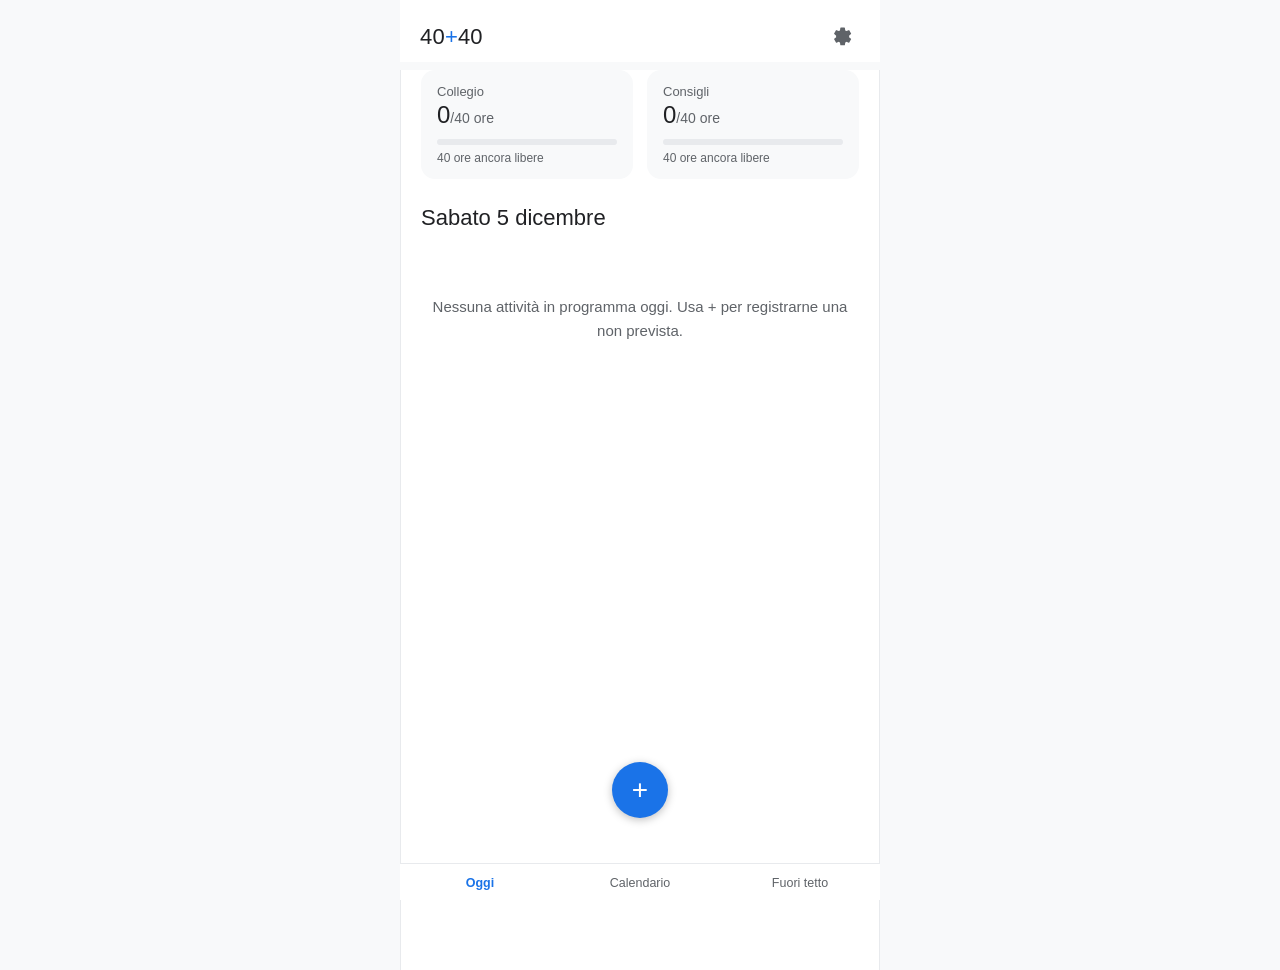
==== index.html @ d856c85e "update 1" ====
<!DOCTYPE html>
<html lang="it">
<head>
<meta charset="UTF-8">
<meta name="viewport" content="width=device-width, initial-scale=1, viewport-fit=cover">
<title>40+40</title>
<meta name="description" content="Conto ore attività collegiali (40+40) - a.s. 2026/2027">
<meta name="theme-color" content="#ffffff">
<link rel="manifest" href="./manifest.json">
<link rel="apple-touch-icon" href="./icons/icon-192.png">
<meta name="apple-mobile-web-app-capable" content="yes">
<meta name="apple-mobile-web-app-status-bar-style" content="default">
<meta name="apple-mobile-web-app-title" content="40+40">
<link rel="icon" href="./icons/icon-192.png">
<link rel="stylesheet" href="./style.css">
</head>
<body>

<header class="topbar">
  <div class="topbar-title">40<span class="plus">+</span>40</div>
  <button class="icon-btn" id="btn-settings" aria-label="Impostazioni" title="Impostazioni">
    <svg viewBox="0 0 24 24" width="22" height="22"><path d="M12 8a4 4 0 100 8 4 4 0 000-8zm8.94 4a7.4 7.4 0 00-.15-1.5l2.1-1.65a.5.5 0 00.12-.64l-2-3.46a.5.5 0 00-.6-.22l-2.48 1a7.5 7.5 0 00-1.3-.75l-.37-2.63a.5.5 0 00-.5-.42h-4a.5.5 0 00-.5.42l-.37 2.63c-.47.2-.9.45-1.3.75l-2.48-1a.5.5 0 00-.6.22l-2 3.46a.5.5 0 00.12.64l2.1 1.65c-.06.3-.1.6-.1.9s.04.6.1.9l-2.1 1.65a.5.5 0 00-.12.64l2 3.46a.5.5 0 00.6.22l2.48-1c.4.3.83.55 1.3.75l.37 2.63a.5.5 0 00.5.42h4a.5.5 0 00.5-.42l.37-2.63c.47-.2.9-.45 1.3-.75l2.48 1a.5.5 0 00.6-.22l2-3.46a.5.5 0 00-.12-.64l-2.1-1.65c.1-.3.15-.6.15-.9z" fill="currentColor"/></svg>
  </button>
</header>

<main id="view-oggi" class="view">
  <section class="counters">
    <div class="counter">
      <div class="counter-label">Collegio</div>
      <div class="counter-value"><span id="c-collegio-fatte">0</span><span class="counter-target">/<span id="c-collegio-target">40</span> ore</span></div>
      <div class="progress">
        <div class="progress-seg progress-blue" id="bar-collegio-blue"></div>
        <div class="progress-seg progress-red" id="bar-collegio-red"></div>
      </div>
      <div class="counter-sub" id="sub-collegio"></div>
    </div>
    <div class="counter">
      <div class="counter-label">Consigli</div>
      <div class="counter-value"><span id="c-consigli-fatte">0</span><span class="counter-target">/<span id="c-consigli-target">40</span> ore</span></div>
      <div class="progress">
        <div class="progress-seg progress-blue" id="bar-consigli-blue"></div>
        <div class="progress-seg progress-red" id="bar-consigli-red"></div>
      </div>
      <div class="counter-sub" id="sub-consigli"></div>
    </div>
  </section>

  <section class="oggi-section">
    <h1 id="oggi-data">Oggi</h1>
    <div id="oggi-lista" class="lista"></div>
  </section>
</main>

<main id="view-calendario" class="view hidden">
  <div class="view-header">
    <h1>Calendario</h1>
  </div>
  <div class="filters">
    <select id="filtro-mese"></select>
    <select id="filtro-stato">
      <option value="tutte">Tutte</option>
      <option value="da-fare">Da fare</option>
      <option value="fatte">Fatte</option>
    </select>
  </div>
  <div id="calendario-lista" class="lista"></div>
</main>

<main id="view-altro" class="view hidden">
  <div class="view-header">
    <h1>Fuori tetto 40+40</h1>
  </div>
  <p class="hint">Scrutini, esami, ricevimenti e altre attività funzionali: le registri per tua memoria, ma non riducono le ore ancora libere nei due tetti.</p>
  <div id="altro-lista" class="lista"></div>
</main>

<main id="view-impostazioni" class="view hidden">
  <div class="view-header">
    <button class="back-btn" data-back>‹</button>
    <h1>Impostazioni</h1>
  </div>

  <section class="settings-block">
    <h2>Tetti annuali</h2>
    <label class="field">Ore Collegio <input type="number" id="input-target-collegio" min="0" step="0.5"></label>
    <label class="field">Ore Consigli <input type="number" id="input-target-consigli" min="0" step="0.5"></label>
  </section>

  <section class="settings-block">
    <h2>Le mie classi</h2>
    <p class="hint">Se indichi le tue classi, in Calendario nascondo Consigli e Scrutini che non ti riguardano. Lascia vuoto per vederle tutte.</p>
    <input type="text" id="input-mie-classi" placeholder="es. 2A, 3C, 3F">
  </section>

  <section class="settings-block">
    <h2>Backup</h2>
    <p class="hint">I dati restano solo su questo telefono. Esporta un backup ogni tanto per non perderli.</p>
    <button class="btn-secondary" id="btn-export">Esporta backup</button>
    <button class="btn-secondary" id="btn-import">Importa backup</button>
    <input type="file" id="input-import" accept="application/json" class="hidden">
  </section>

  <section class="settings-block">
    <h2>Zona pericolosa</h2>
    <p class="hint">Utile dopo aver fatto delle prove: cancella tutte le presenze e le attività aggiunte, il calendario del Piano Annuale resta. Non si può annullare — esporta prima un backup se vuoi conservare qualcosa.</p>
    <button class="btn-secondary btn-danger" id="btn-reset">Azzera tutti i dati</button>
  </section>

  <section class="settings-block">
    <h2>Informazioni</h2>
    <p class="hint" id="info-piano"></p>
  </section>
</main>

<button class="fab" id="btn-add" aria-label="Aggiungi attività" title="Aggiungi attività">+</button>

<nav class="tabbar" id="tabbar">
  <button class="tab active" data-view="oggi">Oggi</button>
  <button class="tab" data-view="calendario">Calendario</button>
  <button class="tab" data-view="altro">Fuori tetto</button>
</nav>

<div id="sheet-backdrop" class="sheet-backdrop hidden"></div>
<div id="sheet" class="sheet hidden">
  <div id="sheet-content"></div>
</div>

<script src="./app.js"></script>
</body>
</html>
---- style.css ----
:root{
  --blue:#1a73e8;
  --green:#188038;
  --amber:#e37400;
  --red:#c5221f;
  --text:#202124;
  --text-light:#5f6368;
  --border:#e8eaed;
  --bg-soft:#f8f9fa;
  --white:#ffffff;
  font-size:16px;
}

*{box-sizing:border-box;}

html,body{
  margin:0;
  padding:0;
  background:var(--white);
  color:var(--text);
  font-family:"Segoe UI",Roboto,-apple-system,BlinkMacSystemFont,Arial,sans-serif;
  -webkit-tap-highlight-color:transparent;
}

.hidden{display:none !important;}

/* ---------- Top bar ---------- */
.topbar{
  display:flex;
  align-items:center;
  justify-content:space-between;
  padding:18px 20px 6px;
  max-width:480px;
  margin:0 auto;
}
.topbar-title{
  font-size:22px;
  font-weight:500;
  letter-spacing:.2px;
}
.topbar-title .plus{color:var(--blue);}
.icon-btn{
  background:none;
  border:none;
  color:var(--text-light);
  padding:8px;
  border-radius:50%;
  display:flex;
  cursor:pointer;
}
.icon-btn:hover{background:var(--bg-soft);}

/* ---------- Layout ---------- */
.view{
  max-width:480px;
  margin:0 auto;
  padding:0 20px 150px;
  min-height:100vh;
  position:relative;
}
.view-header{
  display:flex;
  align-items:center;
  gap:8px;
  padding:18px 0 6px;
}
.view-header h1{font-size:20px;font-weight:500;margin:0;}
.back-btn{
  background:none;border:none;font-size:26px;color:var(--text);
  cursor:pointer;padding:0 6px 4px;line-height:1;
}

h1{font-size:22px;font-weight:400;margin:8px 0 14px;color:var(--text);}
h2{font-size:14px;font-weight:600;color:var(--text-light);text-transform:uppercase;letter-spacing:.04em;margin:0 0 10px;}

.hint{color:var(--text-light);font-size:13.5px;line-height:1.5;margin:0 0 14px;}

/* ---------- Counters ---------- */
.counters{
  display:flex;
  gap:14px;
  margin-top:8px;
}
.counter{
  flex:1;
  background:var(--bg-soft);
  border-radius:14px;
  padding:14px 16px;
}
.counter-label{font-size:13px;color:var(--text-light);font-weight:500;}
.counter-value{font-size:24px;font-weight:500;margin-top:2px;}
.counter-target{font-size:14px;color:var(--text-light);font-weight:400;}
.progress{
  height:6px;background:var(--border);border-radius:4px;overflow:hidden;margin-top:10px;
  display:flex;
}
.progress-seg{height:100%;width:0%;transition:width .3s;}
.progress-blue{background:var(--blue);}
.progress-blue.full{background:var(--green);}
.progress-red{background:var(--red);}
.counter-sub{font-size:12px;color:var(--text-light);margin-top:6px;min-height:14px;}
.counter-sub.over{color:var(--red);font-weight:500;}

/* ---------- Oggi ---------- */
.oggi-section{margin-top:26px;}

.lista{display:flex;flex-direction:column;gap:10px;}

.card{
  border:1px solid var(--border);
  border-radius:14px;
  padding:14px 16px;
  display:flex;
  flex-direction:column;
  gap:6px;
}
.card.done{background:var(--bg-soft);border-color:var(--bg-soft);}
.card-top{display:flex;justify-content:space-between;align-items:flex-start;gap:10px;}
.card-title{font-size:15.5px;font-weight:500;line-height:1.3;}
.card-meta{font-size:12.5px;color:var(--text-light);margin-top:2px;}
.tag{
  font-size:11px;
  font-weight:600;
  padding:3px 8px;
  border-radius:20px;
  white-space:nowrap;
  text-transform:uppercase;
  letter-spacing:.03em;
}
.tag-collegio{background:#e8f0fe;color:var(--blue);}
.tag-consigli{background:#e6f4ea;color:var(--green);}
.tag-altro{background:#f1f3f4;color:var(--text-light);}
.card-actions{display:flex;gap:8px;margin-top:6px;align-items:center;}

.btn{
  border:none;
  border-radius:24px;
  padding:9px 18px;
  font-size:14px;
  font-weight:500;
  cursor:pointer;
}
.btn-primary{background:var(--blue);color:#fff;}
.btn-primary:active{background:#1558b0;}
.btn-done{background:var(--green);color:#fff;}
.btn-progress{background:var(--amber);color:#fff;}
.btn-ghost{background:none;color:var(--text-light);border:1px solid var(--border);}
.btn-secondary{
  background:var(--bg-soft);
  color:var(--text);
  border:none;
  border-radius:24px;
  padding:10px 18px;
  font-size:14px;
  cursor:pointer;
  margin:0 8px 8px 0;
}
.btn-danger{color:var(--red);}
.in-corso-badge{font-size:12.5px;color:var(--amber);font-weight:500;}

.ore-input{
  width:56px;
  padding:6px 8px;
  border:1px solid var(--border);
  border-radius:8px;
  font-size:14px;
  text-align:center;
}

.empty-state{
  text-align:center;
  color:var(--text-light);
  padding:50px 10px;
  font-size:15px;
  line-height:1.6;
}

/* ---------- Floating add button ---------- */
.fab{
  position:fixed;
  right:24px;
  bottom:82px;
  width:56px;height:56px;
  border-radius:50%;
  background:var(--blue);
  color:#fff;
  font-size:28px;
  border:none;
  box-shadow:0 2px 8px rgba(0,0,0,.25);
  cursor:pointer;
  z-index:20;
  max-width:calc(480px - 24px);
}

/* ---------- Tab bar ---------- */
.tabbar{
  position:fixed;
  bottom:0;left:0;right:0;
  background:#fff;
  border-top:1px solid var(--border);
  display:flex;
  max-width:480px;
  margin:0 auto;
  z-index:10;
}
.tab{
  flex:1;
  background:none;
  border:none;
  padding:12px 4px 10px;
  font-size:12.5px;
  color:var(--text-light);
  cursor:pointer;
}
.tab.active{color:var(--blue);font-weight:600;}

/* ---------- Filters / settings ---------- */
.filters{display:flex;gap:10px;margin-bottom:14px;}
.filters select{
  flex:1;
  padding:9px 10px;
  border-radius:10px;
  border:1px solid var(--border);
  background:#fff;
  font-size:13.5px;
  color:var(--text);
}

.month-heading{
  font-size:13px;
  font-weight:600;
  color:var(--text-light);
  text-transform:uppercase;
  letter-spacing:.05em;
  margin:18px 0 8px;
}
.month-heading:first-child{margin-top:0;}

.settings-block{
  margin-bottom:26px;
  padding-bottom:22px;
  border-bottom:1px solid var(--border);
}
.settings-block:last-child{border-bottom:none;}
.field{
  display:flex;
  justify-content:space-between;
  align-items:center;
  font-size:14.5px;
  margin-bottom:10px;
  gap:12px;
}
.field input[type=number]{
  width:80px;
  padding:8px 10px;
  border:1px solid var(--border);
  border-radius:8px;
  font-size:14.5px;
  text-align:center;
}
#input-mie-classi{
  width:100%;
  padding:10px 12px;
  border:1px solid var(--border);
  border-radius:10px;
  font-size:14.5px;
}

/* ---------- Bottom sheet ---------- */
.sheet-backdrop{
  position:fixed;inset:0;background:rgba(0,0,0,.35);z-index:30;
}
.sheet{
  position:fixed;
  left:0;right:0;bottom:0;
  max-width:480px;
  margin:0 auto;
  background:#fff;
  border-radius:20px 20px 0 0;
  padding:22px 20px calc(24px + env(safe-area-inset-bottom));
  z-index:31;
  max-height:82vh;
  overflow-y:auto;
  box-shadow:0 -4px 24px rgba(0,0,0,.18);
}
.sheet h2{font-size:17px;color:var(--text);text-transform:none;letter-spacing:0;margin-bottom:14px;}
.sheet label{display:block;font-size:13px;color:var(--text-light);margin:14px 0 6px;}
.sheet input[type=text],.sheet input[type=date],.sheet input[type=number],.sheet select{
  width:100%;
  padding:11px 12px;
  border:1px solid var(--border);
  border-radius:10px;
  font-size:15px;
}
.sheet-actions{display:flex;gap:10px;margin-top:22px;}
.sheet-actions .btn{flex:1;}

@media (min-width:520px){
  body{background:var(--bg-soft);}
  .topbar,.view{background:var(--white);}
  .view{border-left:1px solid var(--border);border-right:1px solid var(--border);}
  .tabbar,.fab{left:50%;transform:translateX(-50%);right:auto;width:100%;max-width:480px;}
  .fab{width:56px;right:calc(50% - 240px + 24px);}
}

/* ---------- Dark mode ---------- */
@media (prefers-color-scheme: dark){
  :root{
    --text:#e8eaed;
    --text-light:#9aa0a6;
    --border:#3c4043;
    --bg-soft:#292a2d;
    --white:#202124;
    --red:#f28b82;
    --amber:#fdd663;
  }
  body{background:var(--white);}
  .tag-collegio{background:#1a3554;color:#8ab4f8;}
  .tag-consigli{background:#1e3a29;color:#81c995;}
  .tag-altro{background:#3c4043;color:#dadce0;}
  .sheet{background:#292a2d;}
  .tabbar{background:#202124;}
}
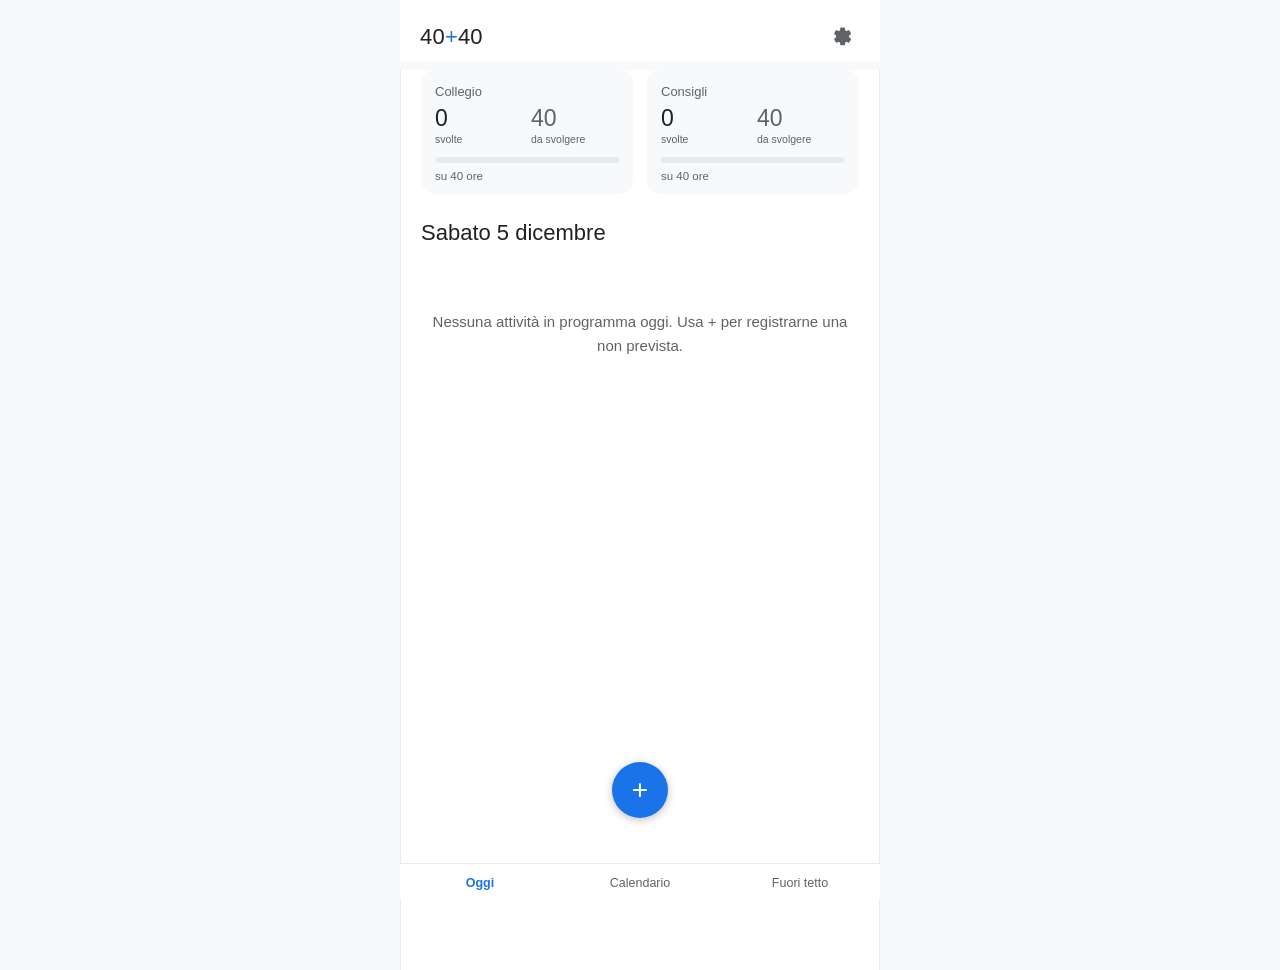
==== commit 112aeebc: "update 2" ====
--- a/index.html
+++ b/index.html
@@ -27,21 +27,39 @@
   <section class="counters">
     <div class="counter">
       <div class="counter-label">Collegio</div>
-      <div class="counter-value"><span id="c-collegio-fatte">0</span><span class="counter-target">/<span id="c-collegio-target">40</span> ore</span></div>
+      <div class="counter-split">
+        <div class="cs">
+          <div class="cs-num" id="c-collegio-fatte">0</div>
+          <div class="cs-lab">svolte</div>
+        </div>
+        <div class="cs">
+          <div class="cs-num cs-rest" id="c-collegio-restanti">40</div>
+          <div class="cs-lab" id="lab-collegio-restanti">da svolgere</div>
+        </div>
+      </div>
       <div class="progress">
         <div class="progress-seg progress-blue" id="bar-collegio-blue"></div>
         <div class="progress-seg progress-red" id="bar-collegio-red"></div>
       </div>
-      <div class="counter-sub" id="sub-collegio"></div>
+      <div class="counter-total">su <span id="c-collegio-target">40</span> ore</div>
     </div>
     <div class="counter">
       <div class="counter-label">Consigli</div>
-      <div class="counter-value"><span id="c-consigli-fatte">0</span><span class="counter-target">/<span id="c-consigli-target">40</span> ore</span></div>
+      <div class="counter-split">
+        <div class="cs">
+          <div class="cs-num" id="c-consigli-fatte">0</div>
+          <div class="cs-lab">svolte</div>
+        </div>
+        <div class="cs">
+          <div class="cs-num cs-rest" id="c-consigli-restanti">40</div>
+          <div class="cs-lab" id="lab-consigli-restanti">da svolgere</div>
+        </div>
+      </div>
       <div class="progress">
         <div class="progress-seg progress-blue" id="bar-consigli-blue"></div>
         <div class="progress-seg progress-red" id="bar-consigli-red"></div>
       </div>
-      <div class="counter-sub" id="sub-consigli"></div>
+      <div class="counter-total">su <span id="c-consigli-target">40</span> ore</div>
     </div>
   </section>
 
@@ -61,6 +79,7 @@
       <option value="tutte">Tutte</option>
       <option value="da-fare">Da fare</option>
       <option value="fatte">Fatte</option>
+      <option value="nascoste">Nascoste</option>
     </select>
   </div>
   <div id="calendario-lista" class="lista"></div>
--- a/style.css
+++ b/style.css
@@ -83,13 +83,18 @@
 }
 .counter{
   flex:1;
+  min-width:0;
   background:var(--bg-soft);
   border-radius:14px;
-  padding:14px 16px;
+  padding:14px 14px 12px;
 }
 .counter-label{font-size:13px;color:var(--text-light);font-weight:500;}
-.counter-value{font-size:24px;font-weight:500;margin-top:2px;}
-.counter-target{font-size:14px;color:var(--text-light);font-weight:400;}
+.counter-split{display:flex;gap:8px;margin-top:6px;}
+.cs{flex:1;min-width:0;}
+.cs-num{font-size:23px;font-weight:500;line-height:1.15;}
+.cs-num.cs-rest{color:var(--text-light);}
+.cs-num.over{color:var(--red);}
+.cs-lab{font-size:10.5px;line-height:1.25;color:var(--text-light);margin-top:2px;}
 .progress{
   height:6px;background:var(--border);border-radius:4px;overflow:hidden;margin-top:10px;
   display:flex;
@@ -98,8 +103,7 @@
 .progress-blue{background:var(--blue);}
 .progress-blue.full{background:var(--green);}
 .progress-red{background:var(--red);}
-.counter-sub{font-size:12px;color:var(--text-light);margin-top:6px;min-height:14px;}
-.counter-sub.over{color:var(--red);font-weight:500;}
+.counter-total{font-size:11.5px;color:var(--text-light);margin-top:7px;}
 
 /* ---------- Oggi ---------- */
 .oggi-section{margin-top:26px;}
@@ -130,7 +134,9 @@
 .tag-collegio{background:#e8f0fe;color:var(--blue);}
 .tag-consigli{background:#e6f4ea;color:var(--green);}
 .tag-altro{background:#f1f3f4;color:var(--text-light);}
-.card-actions{display:flex;gap:8px;margin-top:6px;align-items:center;}
+.card-actions{display:flex;flex-wrap:wrap;gap:8px;margin-top:6px;align-items:center;}
+.card.nascosta{opacity:.5;}
+.card.nascosta .card-title{font-weight:400;}
 
 .btn{
   border:none;
@@ -145,6 +151,7 @@
 .btn-done{background:var(--green);color:#fff;}
 .btn-progress{background:var(--amber);color:#fff;}
 .btn-ghost{background:none;color:var(--text-light);border:1px solid var(--border);}
+.btn-mini{padding:9px 13px;font-size:13px;}
 .btn-secondary{
   background:var(--bg-soft);
   color:var(--text);
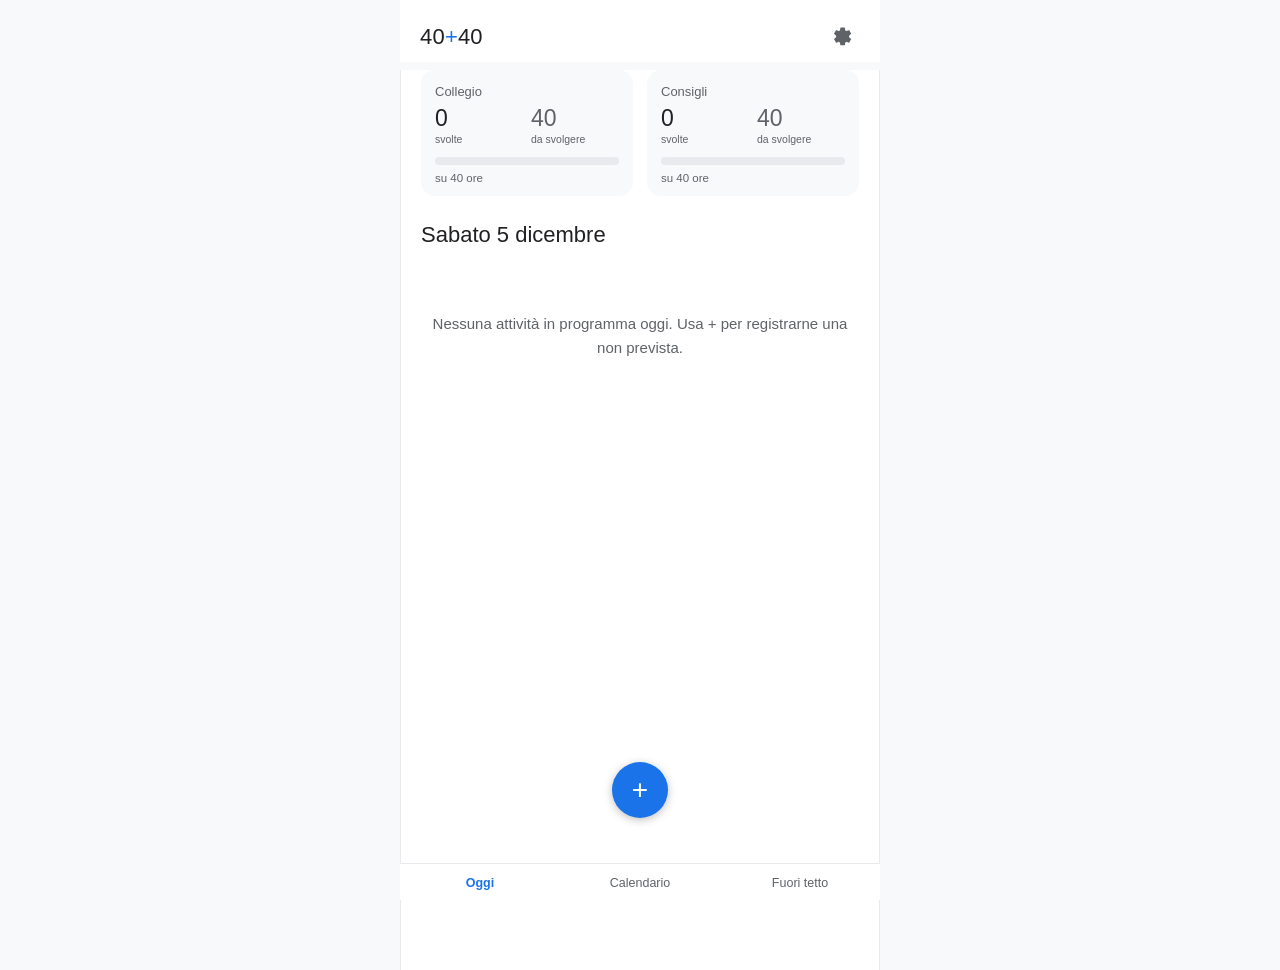
==== commit aaa24836: "upgrade" ====
--- a/index.html
+++ b/index.html
@@ -39,9 +39,11 @@
       </div>
       <div class="progress">
         <div class="progress-seg progress-blue" id="bar-collegio-blue"></div>
+        <div class="progress-spacer"></div>
+        <div class="progress-seg progress-just" id="bar-collegio-just"></div>
         <div class="progress-seg progress-red" id="bar-collegio-red"></div>
       </div>
-      <div class="counter-total">su <span id="c-collegio-target">40</span> ore</div>
+      <div class="counter-total">su <span id="c-collegio-target">40</span> ore<span id="c-collegio-giust"></span></div>
     </div>
     <div class="counter">
       <div class="counter-label">Consigli</div>
@@ -57,9 +59,11 @@
       </div>
       <div class="progress">
         <div class="progress-seg progress-blue" id="bar-consigli-blue"></div>
+        <div class="progress-spacer"></div>
+        <div class="progress-seg progress-just" id="bar-consigli-just"></div>
         <div class="progress-seg progress-red" id="bar-consigli-red"></div>
       </div>
-      <div class="counter-total">su <span id="c-consigli-target">40</span> ore</div>
+      <div class="counter-total">su <span id="c-consigli-target">40</span> ore<span id="c-consigli-giust"></span></div>
     </div>
   </section>
 
@@ -93,6 +97,18 @@
   <div id="altro-lista" class="lista"></div>
 </main>
 
+<main id="view-prospetto" class="view hidden">
+  <div class="view-header no-print">
+    <button class="back-btn" id="prospetto-back">‹</button>
+    <h1>Prospetto ore</h1>
+  </div>
+  <div class="prospetto-actions no-print">
+    <button class="btn-secondary" id="btn-print">Stampa o salva PDF</button>
+  </div>
+  <p class="hint no-print">Se dal telefono il pulsante non apre la stampa, usa Condividi → Stampa del browser.</p>
+  <div id="prospetto-doc" class="prospetto"></div>
+</main>
+
 <main id="view-impostazioni" class="view hidden">
   <div class="view-header">
     <button class="back-btn" data-back>‹</button>
@@ -117,6 +133,28 @@
     <button class="btn-secondary" id="btn-export">Esporta backup</button>
     <button class="btn-secondary" id="btn-import">Importa backup</button>
     <input type="file" id="input-import" accept="application/json" class="hidden">
+  </section>
+
+  <section class="settings-block">
+    <h2>Prospetto ore</h2>
+    <p class="hint">Il foglio delle ore svolte, con orari, totali e sforamenti. Da stampare o salvare in PDF.</p>
+    <input type="text" id="input-nome" placeholder="Nome e cognome (facoltativo)">
+    <button class="btn-secondary" id="btn-prospetto">Apri prospetto</button>
+  </section>
+
+  <section class="settings-block">
+    <h2>Calendario del telefono</h2>
+    <p class="hint">Scarica gli impegni da oggi in avanti in un file .ics e aprilo con il calendario del telefono: ogni appuntamento arriva con il suo promemoria. Se salti una riunione, cancellala dal calendario.</p>
+    <label class="field">Promemoria
+      <select id="input-promemoria">
+        <option value="60">1 ora prima</option>
+        <option value="15">15 minuti prima</option>
+        <option value="1440">Il giorno prima</option>
+        <option value="0">Nessuno</option>
+      </select>
+    </label>
+    <button class="btn-secondary" id="btn-ics">Scarica calendario (.ics)</button>
+    <button class="btn-secondary hidden" id="btn-ics-share">Invia il file</button>
   </section>
 
   <section class="settings-block">
--- a/style.css
+++ b/style.css
@@ -6,6 +6,9 @@
   --text:#202124;
   --text-light:#5f6368;
   --border:#e8eaed;
+  /* Grigio del tratteggio: piu' scuro della zona vuota, ma sempre grigio.
+     Un'area interdetta e' una superficie, non un allarme. */
+  --hatch:#bdc1c6;
   --bg-soft:#f8f9fa;
   --white:#ffffff;
   font-size:16px;
@@ -96,13 +99,25 @@
 .cs-num.over{color:var(--red);}
 .cs-lab{font-size:10.5px;line-height:1.25;color:var(--text-light);margin-top:2px;}
 .progress{
-  height:6px;background:var(--border);border-radius:4px;overflow:hidden;margin-top:10px;
-  display:flex;
-}
-.progress-seg{height:100%;width:0%;transition:width .3s;}
+  height:8px;background:var(--border);border-radius:4px;overflow:hidden;margin-top:10px;
+  display:flex;
+}
+.progress-seg{height:100%;width:0%;flex:0 0 auto;transition:width .3s;}
 .progress-blue{background:var(--blue);}
 .progress-blue.full{background:var(--green);}
 .progress-red{background:var(--red);}
+/* Lo spazio ancora libero: si allarga da solo e collassa quando non ne resta. */
+.progress-spacer{flex:1 1 auto;min-width:0;}
+/* Ore giustificate: tappo fisso in fondo al tetto. Tratteggio obliquo fitto
+   (a 2 ore su 40 la zona e' larga ~9px: con un passo largo si vedrebbe una
+   riga sola e sembrerebbe un errore di rendering). La linea di stacco a
+   sinistra si accende solo quando c'e' qualcosa da recintare. */
+.progress-just{
+  background-color:var(--border);
+  background-image:repeating-linear-gradient(45deg,var(--hatch) 0 1px,transparent 1px 3px);
+  border-left:0 solid var(--hatch);
+}
+.progress-just.on{border-left-width:1px;}
 .counter-total{font-size:11.5px;color:var(--text-light);margin-top:7px;}
 
 /* ---------- Oggi ---------- */
@@ -135,6 +150,7 @@
 .tag-consigli{background:#e6f4ea;color:var(--green);}
 .tag-altro{background:#f1f3f4;color:var(--text-light);}
 .card-actions{display:flex;flex-wrap:wrap;gap:8px;margin-top:6px;align-items:center;}
+.card.evidenzia{border-color:var(--blu,#1a73e8);box-shadow:0 0 0 2px rgba(26,115,232,.18);}
 .card.nascosta{opacity:.5;}
 .card.nascosta .card-title{font-weight:400;}
 
@@ -151,6 +167,9 @@
 .btn-done{background:var(--green);color:#fff;}
 .btn-progress{background:var(--amber);color:#fff;}
 .btn-ghost{background:none;color:var(--text-light);border:1px solid var(--border);}
+/* "assente": una dicitura, non un pulsante. Ambra come gli altri stati aperti
+   dell'app, cosi' si distingue a colpo d'occhio dalle svolte scorrendo. */
+.btn-assente{background:none;color:var(--amber);border:1px solid var(--border);padding:9px 14px;}
 .btn-mini{padding:9px 13px;font-size:13px;}
 .btn-secondary{
   background:var(--bg-soft);
@@ -257,6 +276,14 @@
   margin-bottom:10px;
   gap:12px;
 }
+.field select{
+  padding:8px 10px;
+  border:1px solid var(--border);
+  border-radius:8px;
+  background:#fff;
+  font-size:14.5px;
+  color:var(--text);
+}
 .field input[type=number]{
   width:80px;
   padding:8px 10px;
@@ -265,12 +292,58 @@
   font-size:14.5px;
   text-align:center;
 }
-#input-mie-classi{
+#input-mie-classi,#input-nome{
   width:100%;
   padding:10px 12px;
   border:1px solid var(--border);
   border-radius:10px;
   font-size:14.5px;
+}
+
+/* ---------- Prospetto ore ---------- */
+.prospetto-actions{margin-bottom:12px;}
+.prospetto{font-size:14px;}
+.pr-title{font-size:17px;font-weight:600;}
+.pr-sub{font-size:12.5px;color:var(--text-light);margin-top:3px;}
+.pr-sintesi{margin:18px 0 4px;}
+.pr-riga{
+  display:flex;align-items:baseline;gap:10px;
+  padding:8px 0;border-bottom:1px solid var(--border);
+}
+.pr-lab{flex:1;}
+.pr-val{font-weight:600;font-variant-numeric:tabular-nums;}
+.pr-dx{width:120px;text-align:right;font-size:12.5px;color:var(--text-light);}
+.pr-over{color:var(--red);}
+.pr-giust{font-weight:400;font-size:12.5px;color:var(--text-light);}
+.pr-assente{font-weight:400;color:var(--text-light);}
+.pr-h2{
+  font-size:13px;font-weight:600;color:var(--text-light);
+  text-transform:uppercase;letter-spacing:.05em;margin:26px 0 8px;
+}
+.pr-tab{width:100%;border-collapse:collapse;font-size:13px;}
+.pr-tab th{
+  text-align:left;font-weight:500;font-size:11px;color:var(--text-light);
+  text-transform:uppercase;letter-spacing:.04em;
+  padding:6px 4px;border-bottom:1px solid var(--border);
+}
+.pr-tab td{padding:7px 4px;border-bottom:1px solid var(--border);vertical-align:top;}
+.pr-tab td:first-child{white-space:nowrap;}
+.pr-c{text-align:center;white-space:nowrap;}
+.pr-n{text-align:right;white-space:nowrap;font-variant-numeric:tabular-nums;}
+.pr-tot td{font-weight:600;}
+.pr-tot2 td{color:var(--text-light);border-bottom:none;}
+.pr-vuoto{color:var(--text-light);}
+
+@media print{
+  .topbar,.tabbar,.fab,.no-print{display:none !important;}
+  body{background:#fff !important;}
+  .view{padding:0 !important;max-width:none !important;border:none !important;background:#fff !important;}
+  .prospetto,.prospetto *{color:#000 !important;background:#fff !important;}
+  .pr-over{font-weight:700;}
+  .pr-tab{font-size:10.5pt;}
+  .pr-tab tr{page-break-inside:avoid;}
+  .pr-h2{page-break-after:avoid;}
+  @page{margin:15mm;}
 }
 
 /* ---------- Bottom sheet ---------- */
@@ -317,6 +390,7 @@
     --text-light:#9aa0a6;
     --border:#3c4043;
     --bg-soft:#292a2d;
+    --hatch:#5f6368;
     --white:#202124;
     --red:#f28b82;
     --amber:#fdd663;
